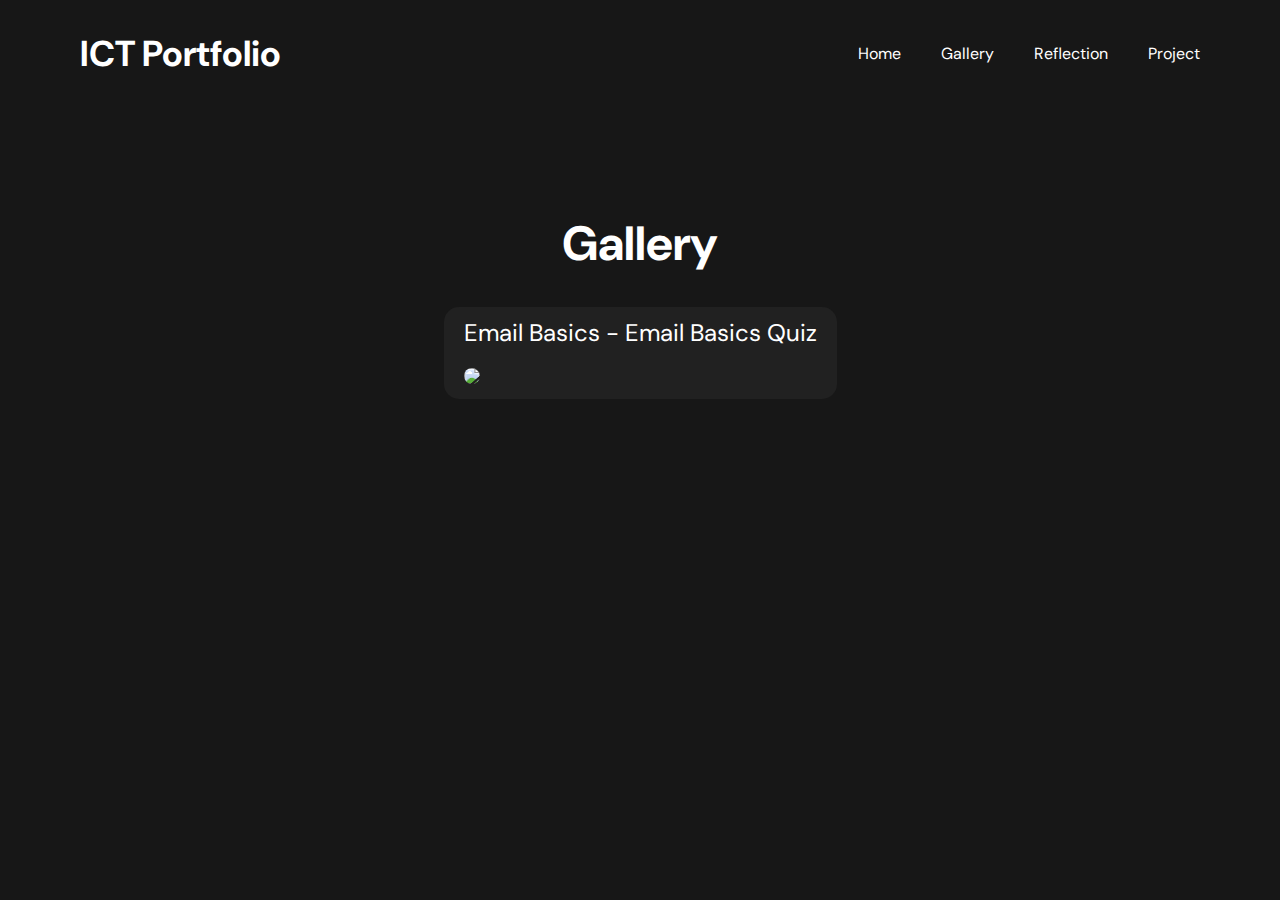
==== gallery.html @ 7791fcc9 "Add files via upload" ====
<!DOCTYPE html>
<html lang="en">
<head>
    <meta charset="UTF-8">
    <meta http-equiv="X-UA-Compatible" content="IE=edge">
    <meta name="viewport" content="width=device-width, initial-scale=1.0">
    <title>Reflection | ICT Portfolio</title>
    <link rel="stylesheet" href="styles/style.css">
    <link rel="preconnect" href="https://fonts.googleapis.com">
    <link rel="preconnect" href="https://fonts.gstatic.com" crossorigin>
    <link href="https://fonts.googleapis.com/css2?family=DM+Sans:wght@400;500;700&display=swap" rel="stylesheet">
</head>
<body>
    <nav>
        <h1>ICT Portfolio</h1>
        <ul class="navigation">
            <a href="index.html">Home</a>
            <a href="#">Gallery</a>
            <a href="reflection.html">Reflection</a>
            <a href="#">Project</a>
        </ul>
    </nav>
    <section class="reflection">
        <h1>Gallery</h1>
        <div class="row">
            
            <div class="row-item" >
                <a href="https://classroom.google.com/c/NTk4NTExMzc4NDI1/sa/NjA2MDQzMTQzODE3/details" target="_blank">
                    <h2>Email Basics - Email Basics Quiz</h2>
                </a>
                <img src="https://lh3.googleusercontent.com/WdcAEcURkfvJzayzqursKXrGaaSC3Wiadl6j8btQebe3VeHwlkxHEZ97TDmMTqvNNbTUORNRzpdBSfo=w1920-h1007">
            </div>
        </div>
    </section>
</body>
</html>
---- styles/style.css ----
:root{
    --primary: #171717;
    --text: #fff;
    --text-dark: #828282;
    --secondary: #212121;
    --cta: #27AE60;
}

body, html{
    margin: 0;
    padding: 0;
}
*{
    color: white;
    box-sizing: border-box;
    font-family: "dm sans", sans-serif;
}

body{
    background: var(--primary);
    padding-bottom: 20vh;
}

section, header{
    padding: 0 9%;
}

h1{
    font-size: 48px;
}
p{
    font-size: 18px;
}

/* Buttons */

.btn{
    font-size: 14px;
    width: 143px;
    height: 42px;
    cursor: pointer;
    transition: all 0.2s ease;
}
.btn:active{
    transition: all 0.1s ease;
    transform: scale(0.98);
}

.primary-btn{
    background: var(--cta);
    border: none;
    border: 1px solid var(--cta);
}
.primary-btn:hover{
    background: none;
}

.secondary-btn{
    background: none;
    border: 1px solid var(--text);
}
.secondary-btn:hover{
    background: var(--secondary);
}


/* /Buttons */

/* Navigation */

nav{
    display: flex;
    justify-content: space-between;
    align-items: center;
    padding: 30px 80px;
    position: absolute;
    top: 0;
    left: 0;
    width: 100%;
}
nav > *{
    margin: 0;
}
nav > h1{
    font-size: 36px;
}
.navigation{
    list-style: none;
    display: flex;
    gap: 40px;
}
.navigation a{
    text-decoration: none;
}
.navigation a:hover{
    color: var(--cta);
}

/* /Navigation */

/* Hero Section */

header{
    display: flex;
    align-items: center;
    justify-content: space-between;
    height: 90vh;
    margin-top: 10vh;
}
.hero-text{
    display: flex;
    flex-direction: column;
    gap: 9px;
}

.hero-text h1{
    margin: 0;
}
.hero-text p{
    font-weight: 500;
    color: var(--text-dark);
    margin: 0;
}

.hero-buttons{
    display: flex;
    gap: 10px;
    margin-top: 26px;
}

.hero-img{
    max-height: 75%;
    aspect-ratio: 1/1;
    border-radius: 50%;
    overflow: hidden;
    border: 20px solid #1b1b1b;
}
.hero-img img{
    width: 100%;
    aspect-ratio: 1/1;
    object-fit: cover;
}

/* /Hero Section */

/* About me section */

.about{
    text-align: center;
    padding: 0 24%;
    margin-bottom: 15vh;
}

/* /About me section */

/* pages section */
.pages{
    text-align: center;
}
.pages h1{
    margin-bottom: 10vh;
}

.pages-btns{
    display: flex;
    justify-content: center;
    gap: 4%;
}

.pages a{
    text-decoration: none;
    flex: 1;
    max-width: 350px;
}

.section-btn{
    display: flex;
    gap: 30px;
    flex-direction: column;
    justify-content: center;
    align-items: center;
    background: var(--secondary);
    border: none;
    padding: 25px 0;
    width: 100%;
    height: 100%;
    cursor: pointer;
    transition: all 0.2s ease;
}
.section-btn:hover{
    background: #2c2c2c;
}
.section-btn h2{
    margin: 0;
    font-size: 36px;
    color: var(--text-dark);
    font-weight: 500;
}
.section-btn img{
    width: 60px;
}

/* /pages section */




/* !!! REFLECTION PAGE !!! */

.reflection{
    margin-top: 20vh;
    display: flex;
    flex-direction: column;
    align-items: center;
}
.row-item{
    background: var(--secondary);
    padding: 10px 20px;
    border-radius: 15px;
}
.row-item h2{
    font-weight: 400;
    margin-top: 0;
}
.row-item a{
    text-decoration: none;
}

.row img{
    width: 100%;
    border-radius: 10px;
    user-select: none;
    pointer-events: none;
}
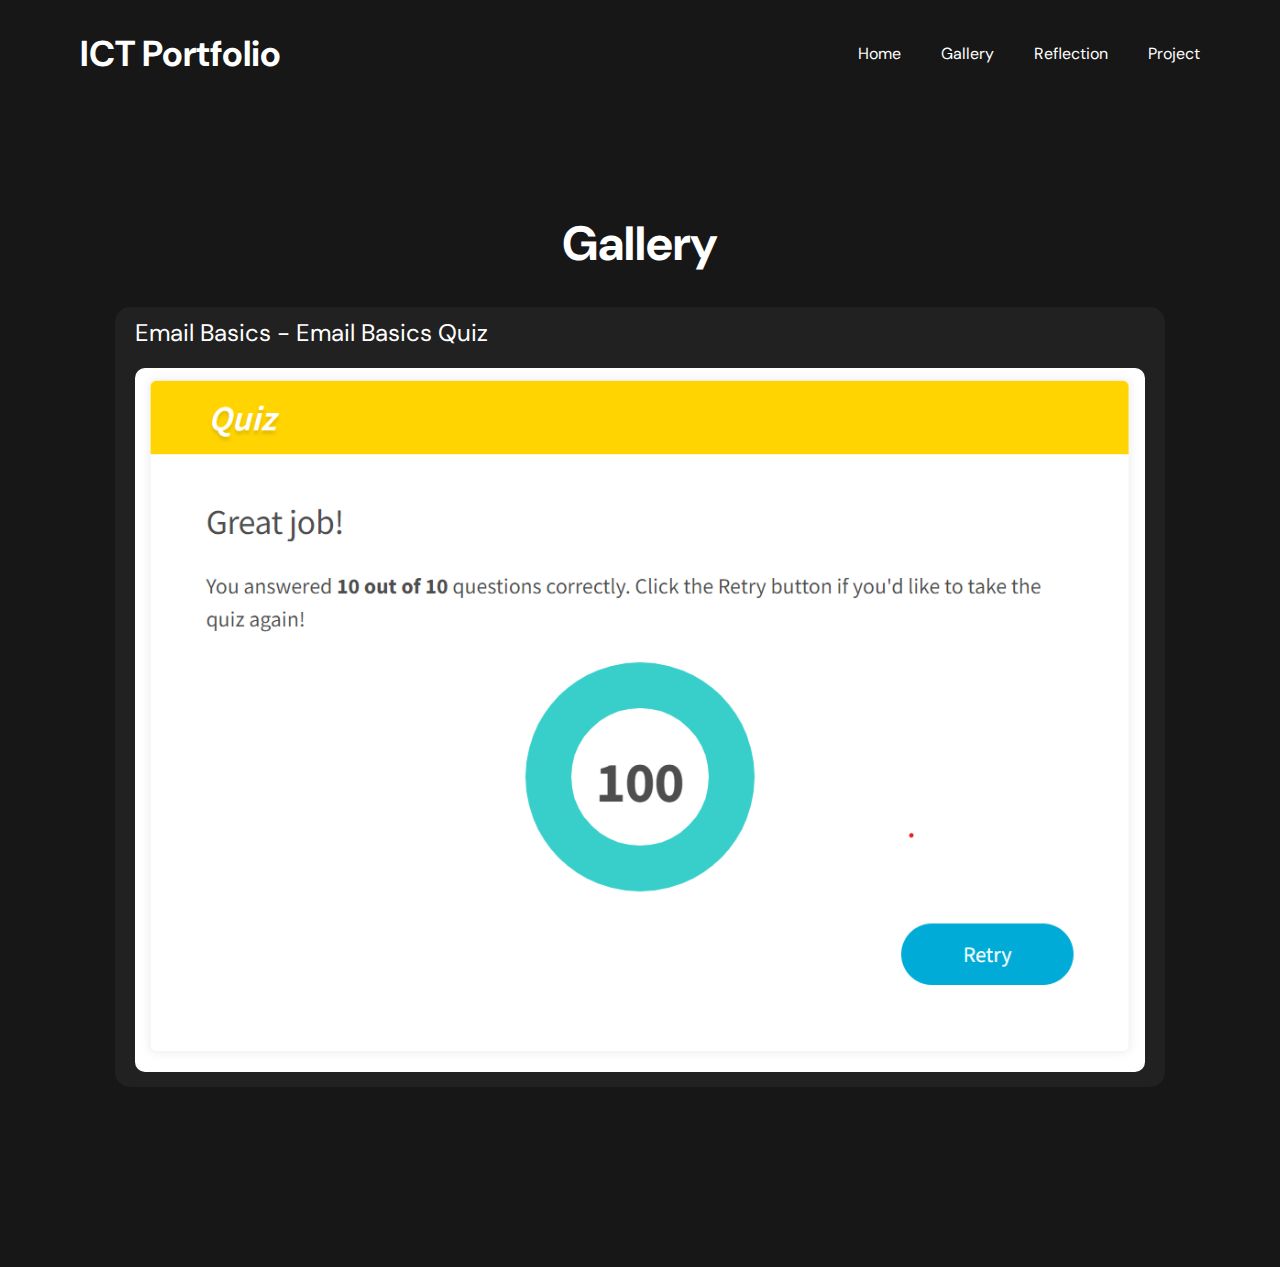
==== commit 064d89b1: "Update gallery.html" ====
--- a/gallery.html
+++ b/gallery.html
@@ -28,9 +28,9 @@
                 <a href="https://classroom.google.com/c/NTk4NTExMzc4NDI1/sa/NjA2MDQzMTQzODE3/details" target="_blank">
                     <h2>Email Basics - Email Basics Quiz</h2>
                 </a>
-                <img src="https://lh3.googleusercontent.com/WdcAEcURkfvJzayzqursKXrGaaSC3Wiadl6j8btQebe3VeHwlkxHEZ97TDmMTqvNNbTUORNRzpdBSfo=w1920-h1007">
+                <img src="images/gallery1.png">
             </div>
         </div>
     </section>
 </body>
-</html>+</html>
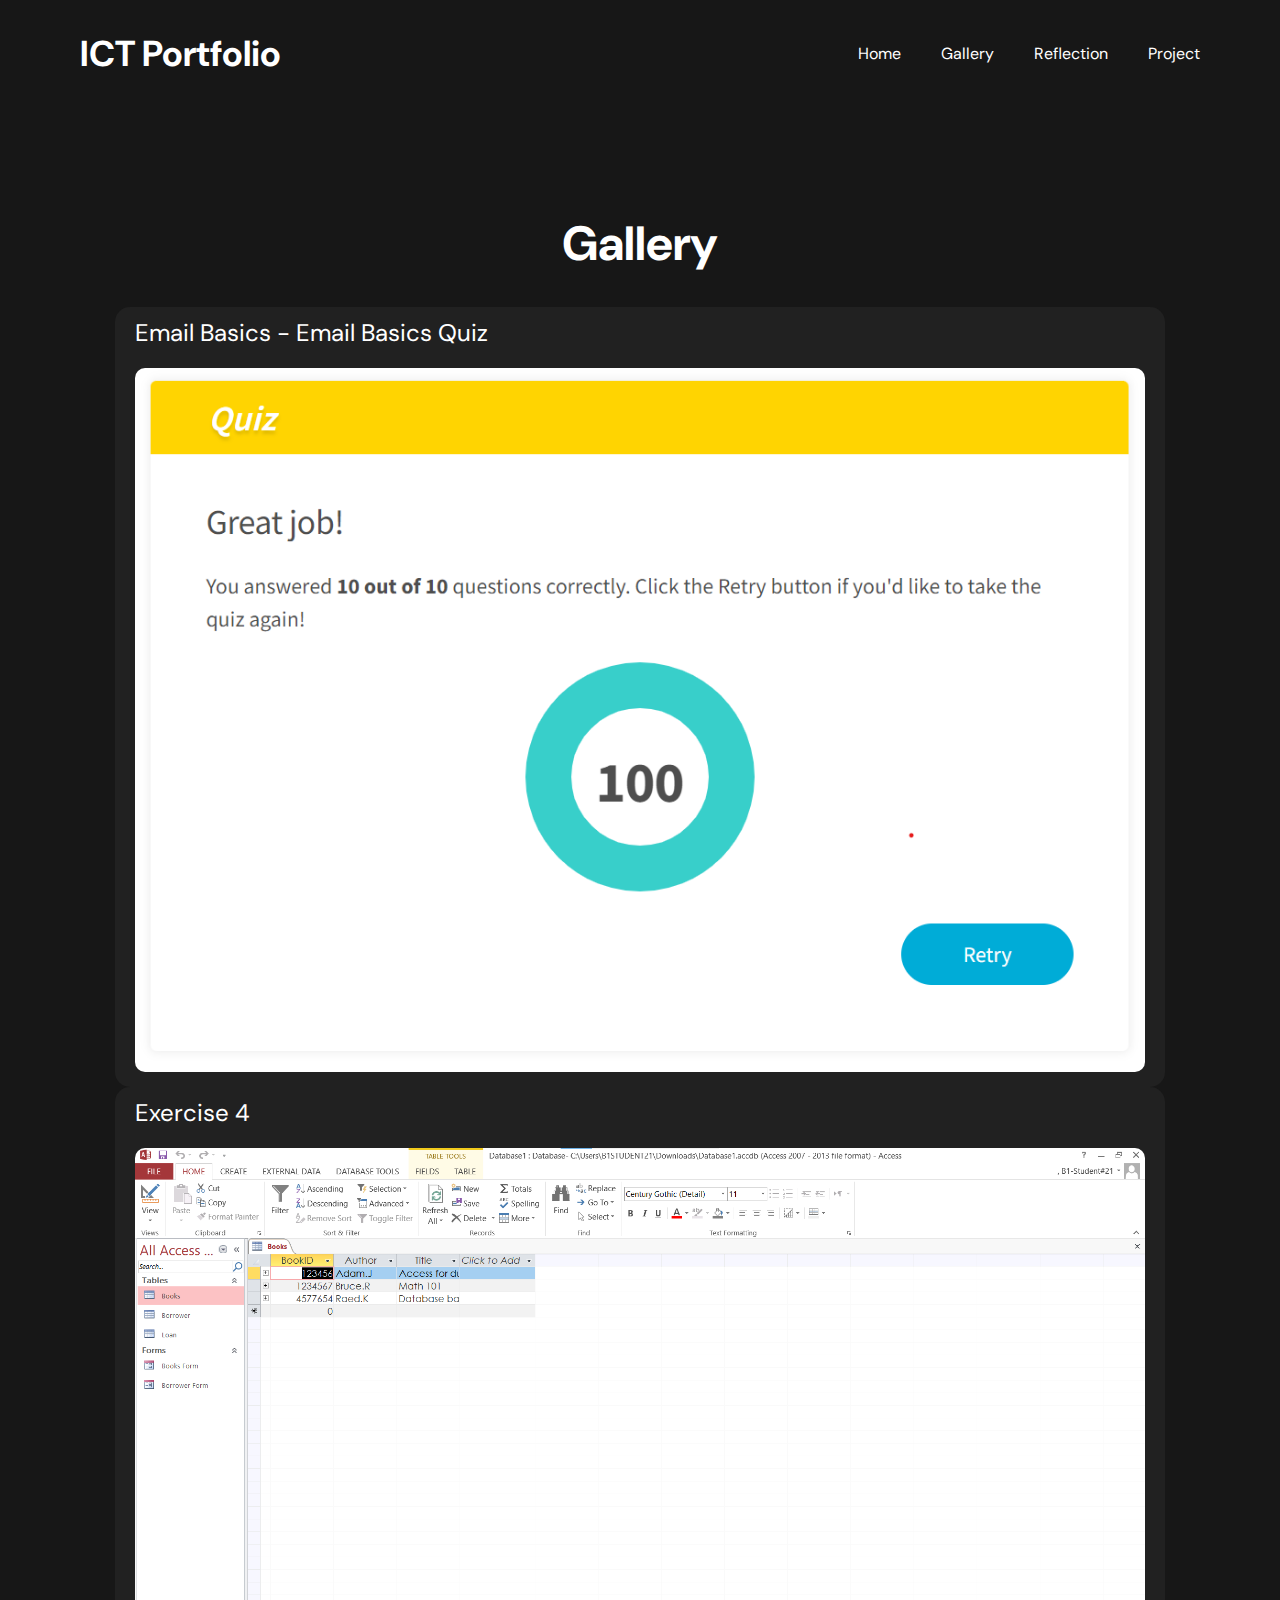
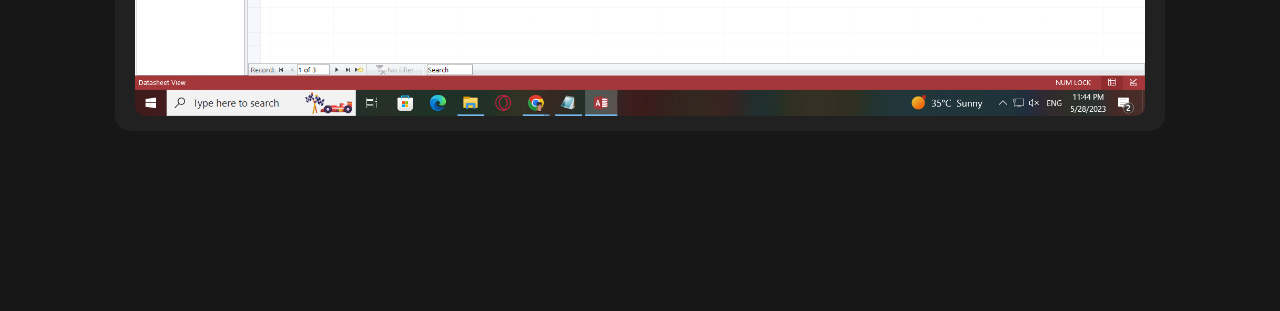
==== commit f04adfed: "Update gallery.html" ====
--- a/gallery.html
+++ b/gallery.html
@@ -30,6 +30,12 @@
                 </a>
                 <img src="images/gallery1.png">
             </div>
+                        <div class="row-item" >
+                <a href="https://classroom.google.com/c/NTk4NTExMzc4NDI1/a/NjExODE0ODI0NTE2/details" target="_blank">
+                    <h2>Exercise 4</h2>
+                </a>
+                <img src="images/gallery2.png">
+            </div>
         </div>
     </section>
 </body>
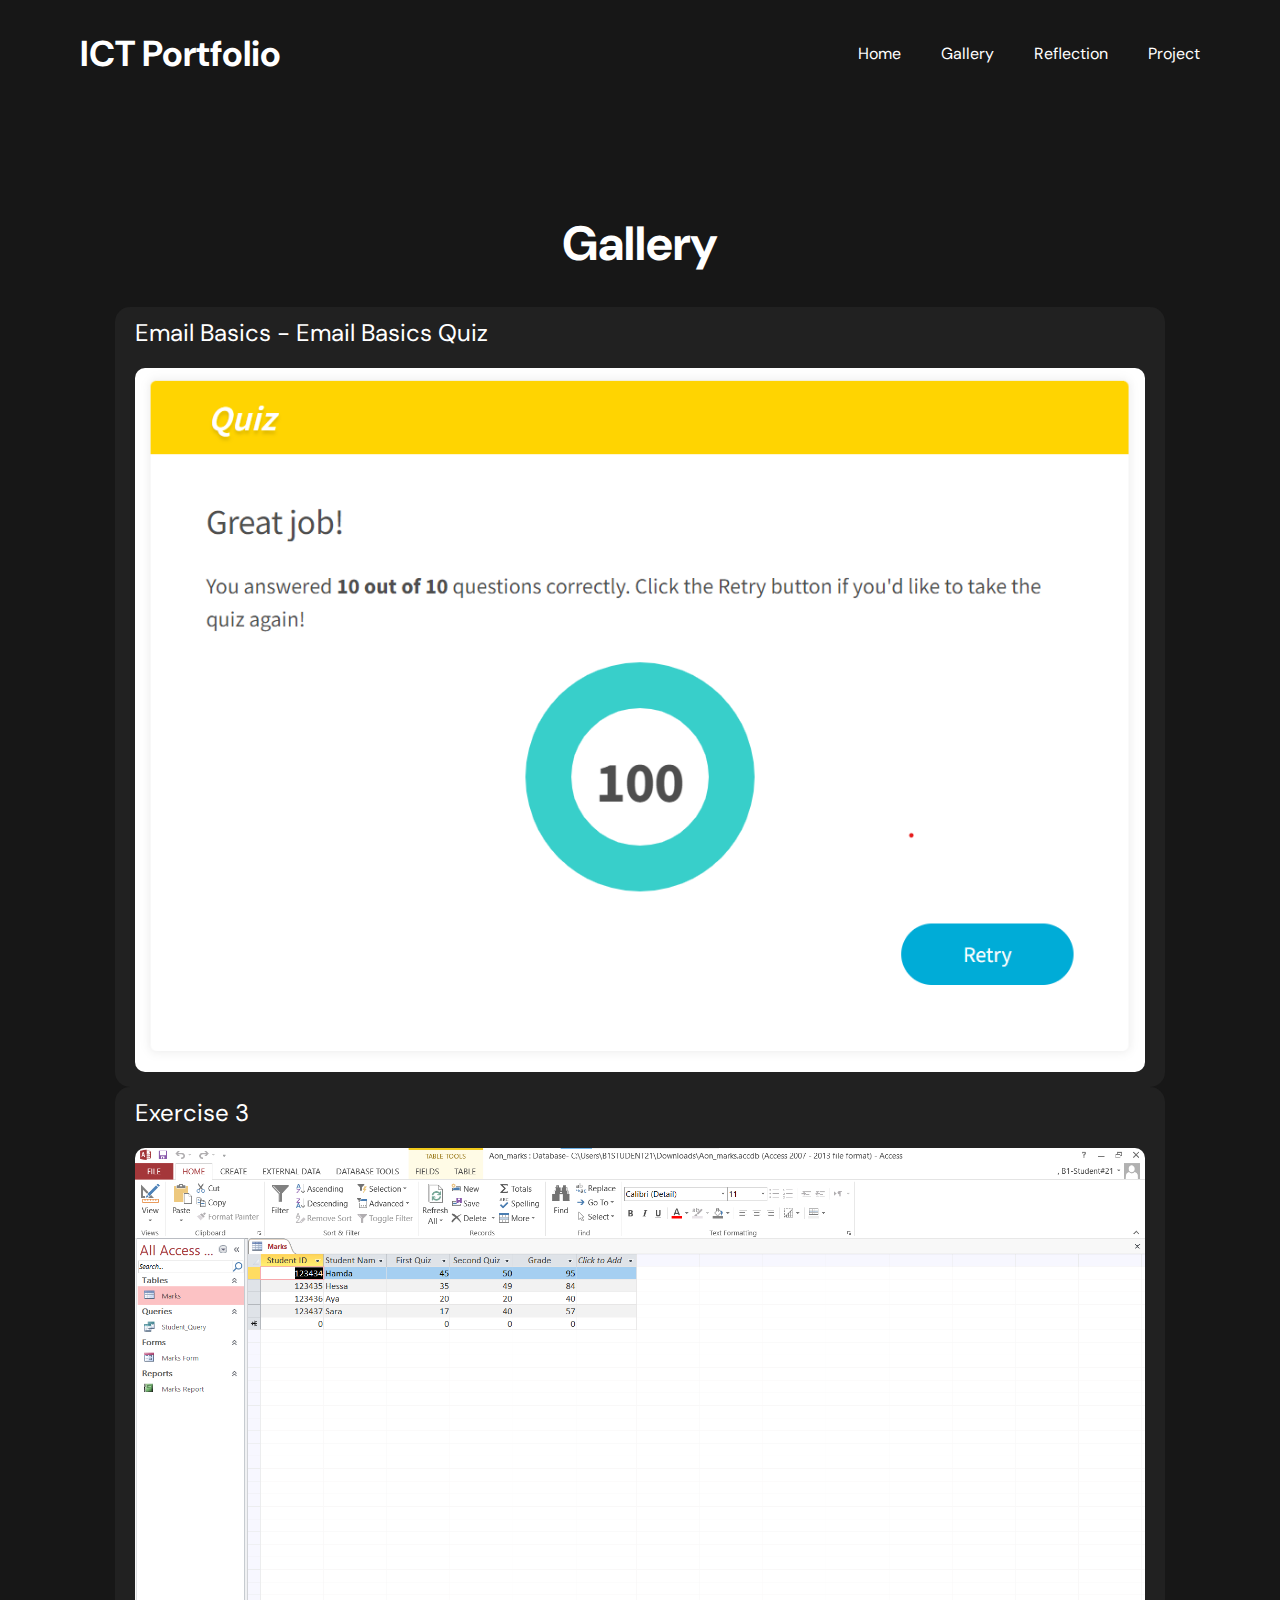
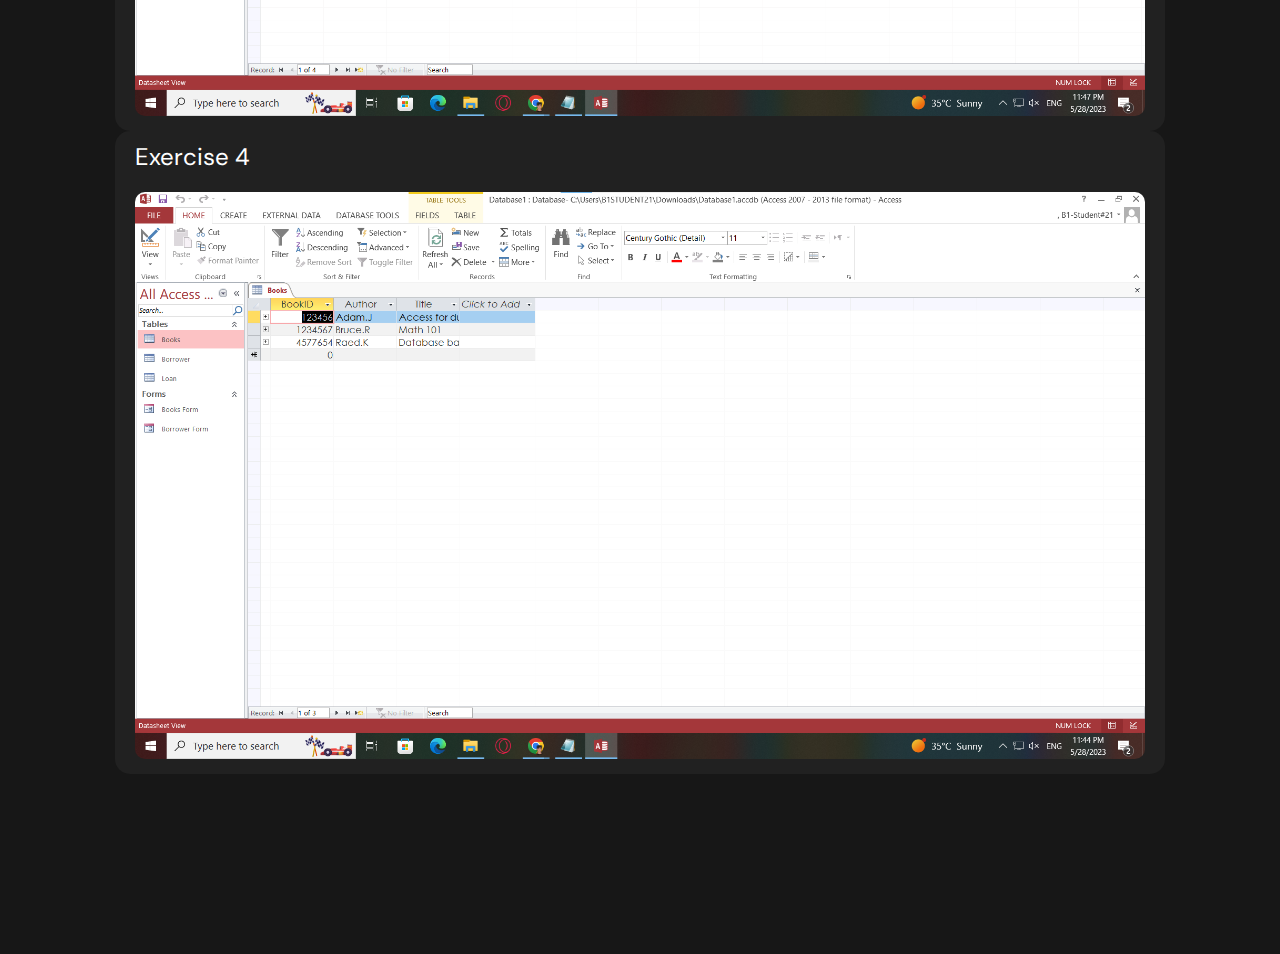
==== commit 74571bd2: "Update gallery.html" ====
--- a/gallery.html
+++ b/gallery.html
@@ -30,7 +30,13 @@
                 </a>
                 <img src="images/gallery1.png">
             </div>
-                        <div class="row-item" >
+            <div class="row-item" >
+                <a href="https://classroom.google.com/c/NTk4NTExMzc4NDI1/a/NjExODE0ODI0NTE2/details" target="_blank">
+                    <h2>Exercise 3</h2>
+                </a>
+                <img src="images/gallery3.png">
+            </div>
+            <div class="row-item" >
                 <a href="https://classroom.google.com/c/NTk4NTExMzc4NDI1/a/NjExODE0ODI0NTE2/details" target="_blank">
                     <h2>Exercise 4</h2>
                 </a>
